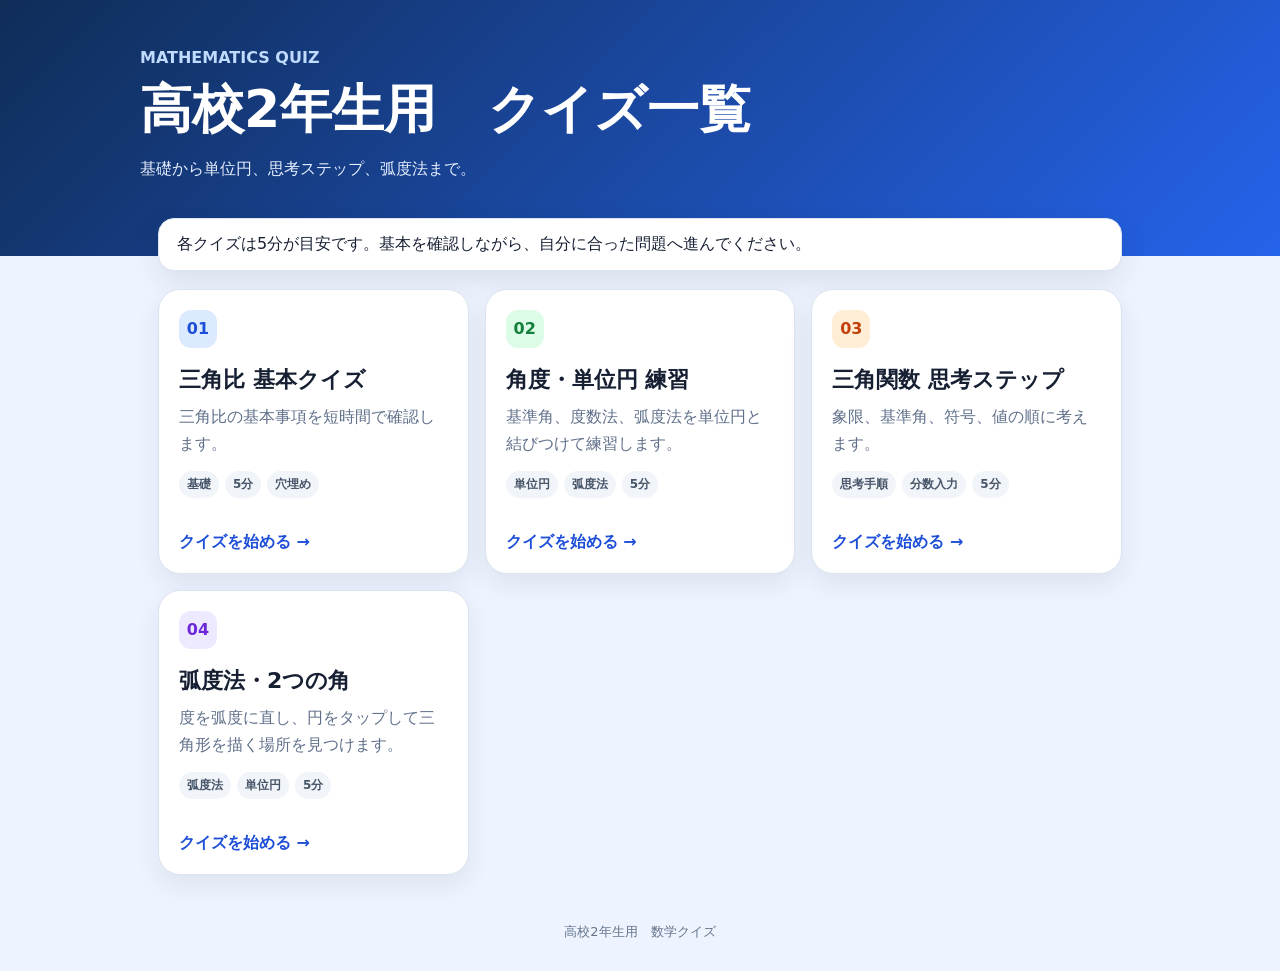
==== index.html @ aedbedb0 "プリント連動課題を隠してクイズ一覧に戻す" ====
<!doctype html>
<html lang="ja">
<head>
  <meta charset="utf-8">
  <meta name="viewport" content="width=device-width,initial-scale=1,viewport-fit=cover">
  <meta name="theme-color" content="#173b72">
  <title>高校2年生用　クイズ一覧</title>
  <link rel="stylesheet" href="index.css?v=12">
</head>
<body>
  <header class="hero">
    <div>
      <span class="eyebrow">MATHEMATICS QUIZ</span>
      <h1>高校2年生用　クイズ一覧</h1>
      <p>基礎から単位円、思考ステップ、弧度法まで。</p>
    </div>
  </header>
  <main>
    <p class="intro">各クイズは5分が目安です。基本を確認しながら、自分に合った問題へ進んでください。</p>
    <nav class="grid" aria-label="クイズ一覧">
      <a class="card" href="trig-basic-2026.html">
        <span class="num">01</span><h2>三角比 基本クイズ</h2><p>三角比の基本事項を短時間で確認します。</p>
        <div class="tags"><span class="tag">基礎</span><span class="tag">5分</span><span class="tag">穴埋め</span></div><span class="go">クイズを始める →</span>
      </a>
      <a class="card" href="angle-circle-practice-2026.html?v=6">
        <span class="num">02</span><h2>角度・単位円 練習</h2><p>基準角、度数法、弧度法を単位円と結びつけて練習します。</p>
        <div class="tags"><span class="tag">単位円</span><span class="tag">弧度法</span><span class="tag">5分</span></div><span class="go">クイズを始める →</span>
      </a>
      <a class="card" href="trig-function-values-2026.html?v=11">
        <span class="num">03</span><h2>三角関数 思考ステップ</h2><p>象限、基準角、符号、値の順に考えます。</p>
        <div class="tags"><span class="tag">思考手順</span><span class="tag">分数入力</span><span class="tag">5分</span></div><span class="go">クイズを始める →</span>
      </a>
      <a class="card" href="radian-angle-pairs-2026.html?v=5">
        <span class="num">04</span><h2>弧度法・2つの角</h2><p>度を弧度に直し、円をタップして三角形を描く場所を見つけます。</p>
        <div class="tags"><span class="tag">弧度法</span><span class="tag">単位円</span><span class="tag">5分</span></div><span class="go">クイズを始める →</span>
      </a>
    </nav>
  </main>
  <footer>高校2年生用　数学クイズ</footer>
</body>
</html>
---- index.css ----
*{box-sizing:border-box}body{margin:0;font-family:system-ui,-apple-system,"Segoe UI",sans-serif;color:#172033;background:#eef4ff}.hero{padding:48px 20px 72px;color:#fff;background:linear-gradient(135deg,#102d58,#2563eb)}.hero div,main{max-width:1000px;margin:auto}.eyebrow{font-weight:800;color:#bfdbfe}.hero h1{margin:8px 0 10px;font-size:clamp(30px,6vw,52px)}.hero p{margin:0;line-height:1.8;color:#e6efff}main{padding:0 18px 46px;margin-top:-38px}.intro{margin:0 0 18px;padding:15px 18px;border:1px solid #dbe4f0;border-radius:16px;background:#fff;box-shadow:0 10px 28px #0f172a18}.grid{display:grid;grid-template-columns:repeat(3,1fr);gap:16px}.card{position:relative;display:flex;flex-direction:column;min-height:285px;padding:20px;border:1px solid #dbe4f0;border-radius:22px;background:#fff;color:inherit;text-decoration:none;box-shadow:0 10px 26px #0f172a14;transition:.18s}.card:hover{transform:translateY(-4px);box-shadow:0 16px 34px #0f172a20}.num{width:38px;height:38px;display:grid;place-items:center;border-radius:12px;background:#dbeafe;color:#1d4ed8;font-weight:900}.card h2{margin:17px 0 8px;font-size:22px}.card p{margin:0;color:#60708a;line-height:1.7}.tags{display:flex;flex-wrap:wrap;gap:6px;margin-top:14px}.tag{padding:5px 8px;border-radius:999px;background:#f1f5f9;color:#475569;font-size:12px;font-weight:800}.go{margin-top:auto;padding-top:20px;color:#1d4ed8;font-weight:900}.card:nth-child(2) .num{background:#dcfce7;color:#15803d}.card:nth-child(3) .num{background:#ffedd5;color:#c2410c}.card:nth-child(4) .num{background:#ede9fe;color:#6d28d9}.card:nth-child(5) .num{background:#ccfbf1;color:#0f766e}.database-card{border-color:#bae6fd;background:linear-gradient(160deg,#fff,#f0fdfa)}footer{text-align:center;padding:2px 20px 30px;color:#64748b;font-size:13px}@media(max-width:760px){.hero{padding-top:36px}.grid{grid-template-columns:1fr}.card{min-height:0}.go{margin-top:18px}}
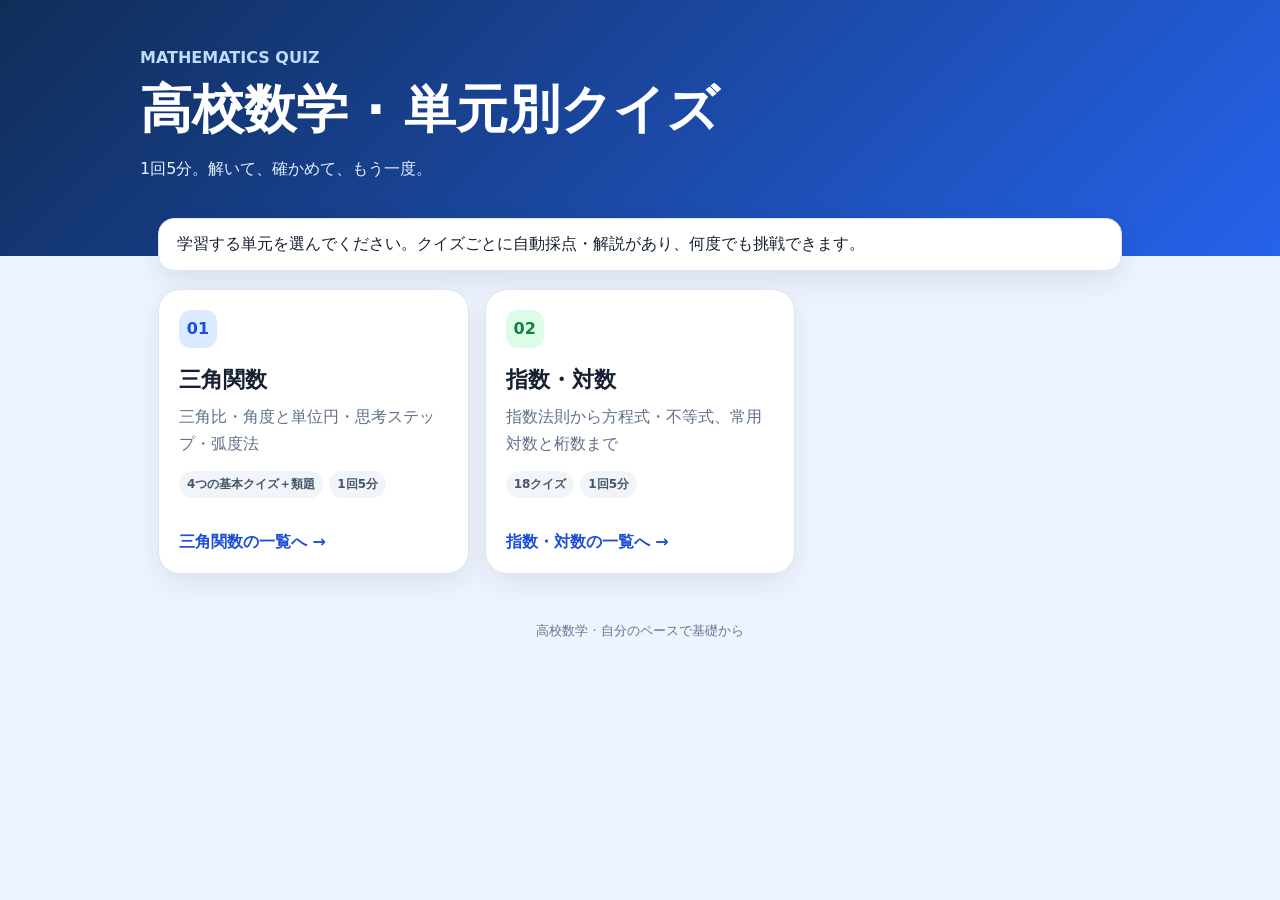
==== commit d7f9a09f: "Add 18 five-minute exponent and logarithm quizzes with separate subject pages" ====
--- a/index.html
+++ b/index.html
@@ -1,41 +1 @@
-<!doctype html>
-<html lang="ja">
-<head>
-  <meta charset="utf-8">
-  <meta name="viewport" content="width=device-width,initial-scale=1,viewport-fit=cover">
-  <meta name="theme-color" content="#173b72">
-  <title>高校2年生用　クイズ一覧</title>
-  <link rel="stylesheet" href="index.css?v=12">
-</head>
-<body>
-  <header class="hero">
-    <div>
-      <span class="eyebrow">MATHEMATICS QUIZ</span>
-      <h1>高校2年生用　クイズ一覧</h1>
-      <p>基礎から単位円、思考ステップ、弧度法まで。</p>
-    </div>
-  </header>
-  <main>
-    <p class="intro">各クイズは5分が目安です。基本を確認しながら、自分に合った問題へ進んでください。</p>
-    <nav class="grid" aria-label="クイズ一覧">
-      <a class="card" href="trig-basic-2026.html">
-        <span class="num">01</span><h2>三角比 基本クイズ</h2><p>三角比の基本事項を短時間で確認します。</p>
-        <div class="tags"><span class="tag">基礎</span><span class="tag">5分</span><span class="tag">穴埋め</span></div><span class="go">クイズを始める →</span>
-      </a>
-      <a class="card" href="angle-circle-practice-2026.html?v=6">
-        <span class="num">02</span><h2>角度・単位円 練習</h2><p>基準角、度数法、弧度法を単位円と結びつけて練習します。</p>
-        <div class="tags"><span class="tag">単位円</span><span class="tag">弧度法</span><span class="tag">5分</span></div><span class="go">クイズを始める →</span>
-      </a>
-      <a class="card" href="trig-function-values-2026.html?v=11">
-        <span class="num">03</span><h2>三角関数 思考ステップ</h2><p>象限、基準角、符号、値の順に考えます。</p>
-        <div class="tags"><span class="tag">思考手順</span><span class="tag">分数入力</span><span class="tag">5分</span></div><span class="go">クイズを始める →</span>
-      </a>
-      <a class="card" href="radian-angle-pairs-2026.html?v=5">
-        <span class="num">04</span><h2>弧度法・2つの角</h2><p>度を弧度に直し、円をタップして三角形を描く場所を見つけます。</p>
-        <div class="tags"><span class="tag">弧度法</span><span class="tag">単位円</span><span class="tag">5分</span></div><span class="go">クイズを始める →</span>
-      </a>
-    </nav>
-  </main>
-  <footer>高校2年生用　数学クイズ</footer>
-</body>
-</html>
+<!doctype html><html lang="ja"><head><meta charset="utf-8"><meta name="viewport" content="width=device-width,initial-scale=1"><title>高校数学 | 単元別クイズ</title><link rel="stylesheet" href="index.css?v=13"></head><body><header class="hero"><div><span class="eyebrow">MATHEMATICS QUIZ</span><h1>高校数学 · 単元別クイズ</h1><p>1回5分。解いて、確かめて、もう一度。</p></div></header><main><p class="intro">学習する単元を選んでください。クイズごとに自動採点・解説があり、何度でも挑戦できます。</p><nav class="grid" aria-label="単元一覧"><a class="card" href="quizzes.html"><span class="num">01</span><h2>三角関数</h2><p>三角比・角度と単位円・思考ステップ・弧度法</p><div class="tags"><span class="tag">4つの基本クイズ＋類題</span><span class="tag">1回5分</span></div><span class="go">三角関数の一覧へ →</span></a><a class="card" href="exponent-log/index.html"><span class="num">02</span><h2>指数・対数</h2><p>指数法則から方程式・不等式、常用対数と桁数まで</p><div class="tags"><span class="tag">18クイズ</span><span class="tag">1回5分</span></div><span class="go">指数・対数の一覧へ →</span></a></nav></main><footer>高校数学 · 自分のペースで基礎から</footer></body></html>
--- a/index.css
+++ b/index.css
@@ -1 +1 @@
-*{box-sizing:border-box}body{margin:0;font-family:system-ui,-apple-system,"Segoe UI",sans-serif;color:#172033;background:#eef4ff}.hero{padding:48px 20px 72px;color:#fff;background:linear-gradient(135deg,#102d58,#2563eb)}.hero div,main{max-width:1000px;margin:auto}.eyebrow{font-weight:800;color:#bfdbfe}.hero h1{margin:8px 0 10px;font-size:clamp(30px,6vw,52px)}.hero p{margin:0;line-height:1.8;color:#e6efff}main{padding:0 18px 46px;margin-top:-38px}.intro{margin:0 0 18px;padding:15px 18px;border:1px solid #dbe4f0;border-radius:16px;background:#fff;box-shadow:0 10px 28px #0f172a18}.grid{display:grid;grid-template-columns:repeat(3,1fr);gap:16px}.card{position:relative;display:flex;flex-direction:column;min-height:285px;padding:20px;border:1px solid #dbe4f0;border-radius:22px;background:#fff;color:inherit;text-decoration:none;box-shadow:0 10px 26px #0f172a14;transition:.18s}.card:hover{transform:translateY(-4px);box-shadow:0 16px 34px #0f172a20}.num{width:38px;height:38px;display:grid;place-items:center;border-radius:12px;background:#dbeafe;color:#1d4ed8;font-weight:900}.card h2{margin:17px 0 8px;font-size:22px}.card p{margin:0;color:#60708a;line-height:1.7}.tags{display:flex;flex-wrap:wrap;gap:6px;margin-top:14px}.tag{padding:5px 8px;border-radius:999px;background:#f1f5f9;color:#475569;font-size:12px;font-weight:800}.go{margin-top:auto;padding-top:20px;color:#1d4ed8;font-weight:900}.card:nth-child(2) .num{background:#dcfce7;color:#15803d}.card:nth-child(3) .num{background:#ffedd5;color:#c2410c}.card:nth-child(4) .num{background:#ede9fe;color:#6d28d9}.card:nth-child(5) .num{background:#ccfbf1;color:#0f766e}.database-card{border-color:#bae6fd;background:linear-gradient(160deg,#fff,#f0fdfa)}footer{text-align:center;padding:2px 20px 30px;color:#64748b;font-size:13px}@media(max-width:760px){.hero{padding-top:36px}.grid{grid-template-columns:1fr}.card{min-height:0}.go{margin-top:18px}}
+*{box-sizing:border-box}body{margin:0;font-family:system-ui,-apple-system,"Segoe UI",sans-serif;color:#172033;background:#eef4ff}.hero{padding:48px 20px 72px;color:#fff;background:linear-gradient(135deg,#102d58,#2563eb)}.hero div,main{max-width:1000px;margin:auto}.eyebrow{font-weight:800;color:#bfdbfe}.hero h1{margin:8px 0 10px;font-size:clamp(30px,6vw,52px)}.hero p{margin:0;line-height:1.8;color:#e6efff}main{padding:0 18px 46px;margin-top:-38px}.intro{margin:0 0 18px;padding:15px 18px;border:1px solid #dbe4f0;border-radius:16px;background:#fff;box-shadow:0 10px 28px #0f172a18}.grid{display:grid;grid-template-columns:repeat(3,1fr);gap:16px}.card{position:relative;display:flex;flex-direction:column;min-height:285px;padding:20px;border:1px solid #dbe4f0;border-radius:22px;background:#fff;color:inherit;text-decoration:none;box-shadow:0 10px 26px #0f172a14;transition:.18s}.card:hover{transform:translateY(-4px);box-shadow:0 16px 34px #0f172a20}.num{width:38px;height:38px;display:grid;place-items:center;border-radius:12px;background:#dbeafe;color:#1d4ed8;font-weight:900}.card h2{margin:17px 0 8px;font-size:22px}.card p{margin:0;color:#60708a;line-height:1.7}.tags{display:flex;flex-wrap:wrap;gap:6px;margin-top:14px}.tag{padding:5px 8px;border-radius:999px;background:#f1f5f9;color:#475569;font-size:12px;font-weight:800}.go{margin-top:auto;padding-top:20px;color:#1d4ed8;font-weight:900}.card:nth-child(2) .num{background:#dcfce7;color:#15803d}.card:nth-child(3) .num{background:#ffedd5;color:#c2410c}.card:nth-child(4) .num{background:#ede9fe;color:#6d28d9}.card:nth-child(5) .num{background:#ccfbf1;color:#0f766e}.database-card{border-color:#bae6fd;background:linear-gradient(160deg,#fff,#f0fdfa)}.generated-section{margin-top:42px;padding-top:32px;border-top:1px solid #cbd5e1}.section-heading{margin-bottom:18px}.eyebrow.dark{color:#1d4ed8;font-size:13px;letter-spacing:.08em}.section-heading h2{margin:6px 0;font-size:clamp(25px,4vw,34px)}.section-heading p{margin:0;color:#60708a}.generated-card{border-color:#a7f3d0;background:linear-gradient(160deg,#fff,#f0fdfa)}.generated-card .num{background:#ccfbf1;color:#0f766e}.generated-error{margin-top:22px;padding:14px 16px;border:1px solid #fecdd3;border-radius:14px;background:#fff1f2;color:#9f1239}footer{text-align:center;padding:2px 20px 30px;color:#64748b;font-size:13px}@media(max-width:760px){.hero{padding-top:36px}.grid{grid-template-columns:1fr}.card{min-height:0}.go{margin-top:18px}}
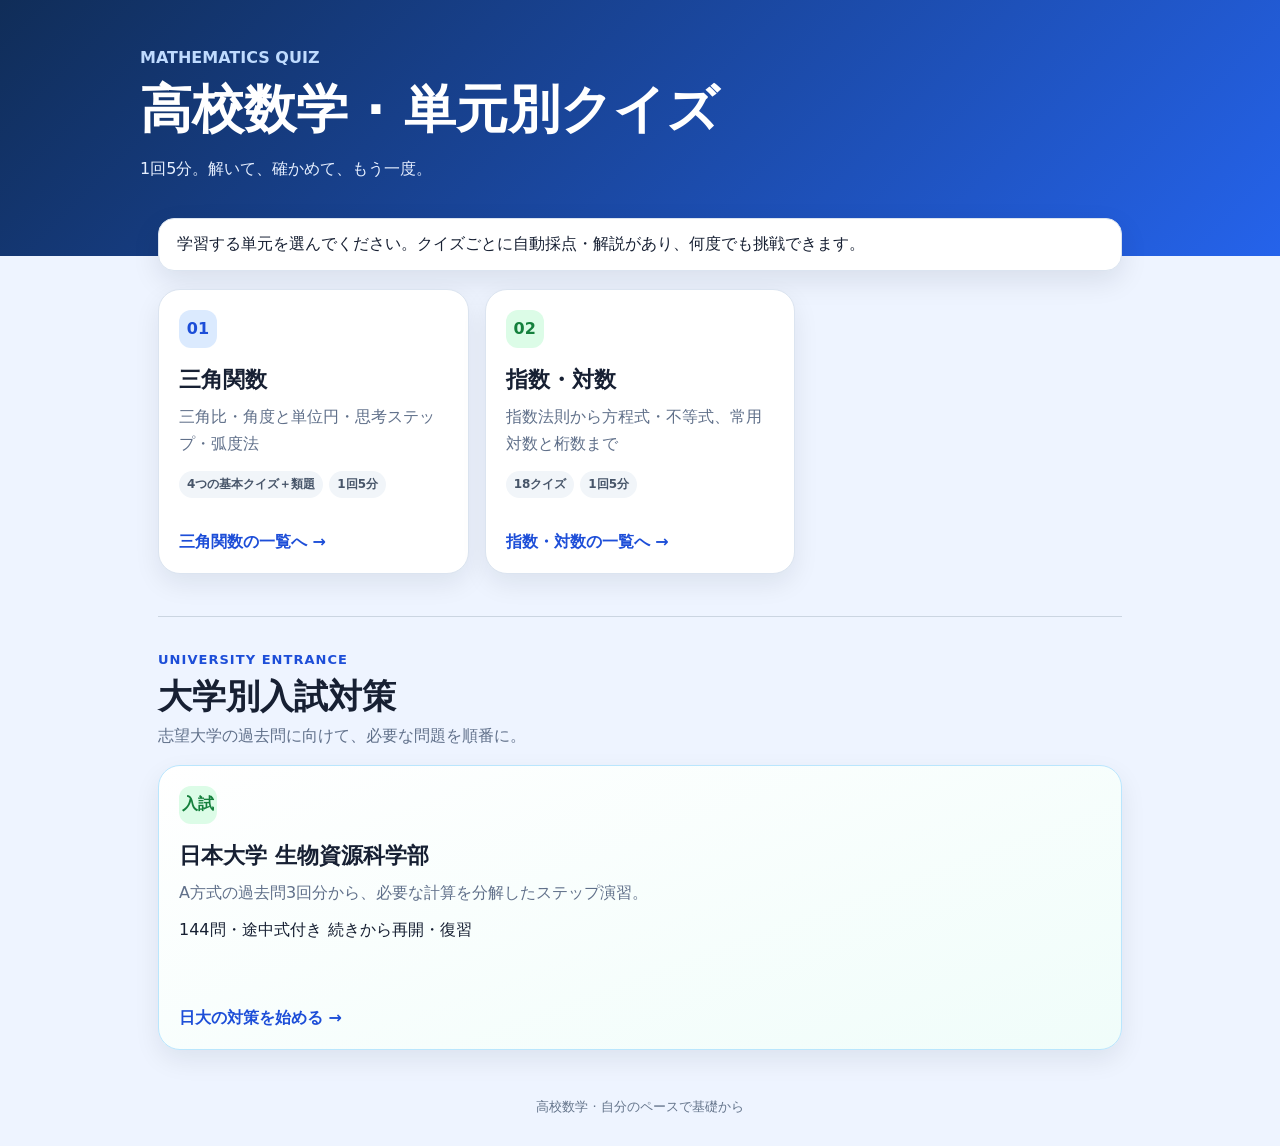
==== commit c5375cc5: "Link university entrance preparation from existing mathematics portal" ====
--- a/index.html
+++ b/index.html
@@ -1 +1 @@
-<!doctype html><html lang="ja"><head><meta charset="utf-8"><meta name="viewport" content="width=device-width,initial-scale=1"><title>高校数学 | 単元別クイズ</title><link rel="stylesheet" href="index.css?v=13"></head><body><header class="hero"><div><span class="eyebrow">MATHEMATICS QUIZ</span><h1>高校数学 · 単元別クイズ</h1><p>1回5分。解いて、確かめて、もう一度。</p></div></header><main><p class="intro">学習する単元を選んでください。クイズごとに自動採点・解説があり、何度でも挑戦できます。</p><nav class="grid" aria-label="単元一覧"><a class="card" href="quizzes.html"><span class="num">01</span><h2>三角関数</h2><p>三角比・角度と単位円・思考ステップ・弧度法</p><div class="tags"><span class="tag">4つの基本クイズ＋類題</span><span class="tag">1回5分</span></div><span class="go">三角関数の一覧へ →</span></a><a class="card" href="exponent-log/index.html"><span class="num">02</span><h2>指数・対数</h2><p>指数法則から方程式・不等式、常用対数と桁数まで</p><div class="tags"><span class="tag">18クイズ</span><span class="tag">1回5分</span></div><span class="go">指数・対数の一覧へ →</span></a></nav></main><footer>高校数学 · 自分のペースで基礎から</footer></body></html>+<!doctype html><html lang="ja"><head><meta charset="utf-8"><meta name="viewport" content="width=device-width,initial-scale=1"><title>高校数学 | 単元別クイズ</title><link rel="stylesheet" href="index.css?v=13"></head><body><header class="hero"><div><span class="eyebrow">MATHEMATICS QUIZ</span><h1>高校数学 · 単元別クイズ</h1><p>1回5分。解いて、確かめて、もう一度。</p></div></header><main><p class="intro">学習する単元を選んでください。クイズごとに自動採点・解説があり、何度でも挑戦できます。</p><nav class="grid" aria-label="単元一覧"><a class="card" href="quizzes.html"><span class="num">01</span><h2>三角関数</h2><p>三角比・角度と単位円・思考ステップ・弧度法</p><div class="tags"><span class="tag">4つの基本クイズ＋類題</span><span class="tag">1回5分</span></div><span class="go">三角関数の一覧へ →</span></a><a class="card" href="exponent-log/index.html"><span class="num">02</span><h2>指数・対数</h2><p>指数法則から方程式・不等式、常用対数と桁数まで</p><div class="tags"><span class="tag">18クイズ</span><span class="tag">1回5分</span></div><span class="go">指数・対数の一覧へ →</span></a></nav><section class="generated-section"><div class="section-heading"><span class="eyebrow dark">UNIVERSITY ENTRANCE</span><h2>大学別入試対策</h2><p>志望大学の過去問に向けて、必要な問題を順番に。</p></div><a class="card database-card" href="entrance/index.html"><span class="num">入試</span><h2>日本大学 生物資源科学部</h2><p>A方式の過去問3回分から、必要な計算を分解したステップ演習。</p><div class="tags"><span>144問・途中式付き</span><span>続きから再開・復習</span></div><span class="go">日大の対策を始める →</span></a></section></main><footer>高校数学 · 自分のペースで基礎から</footer></body></html>
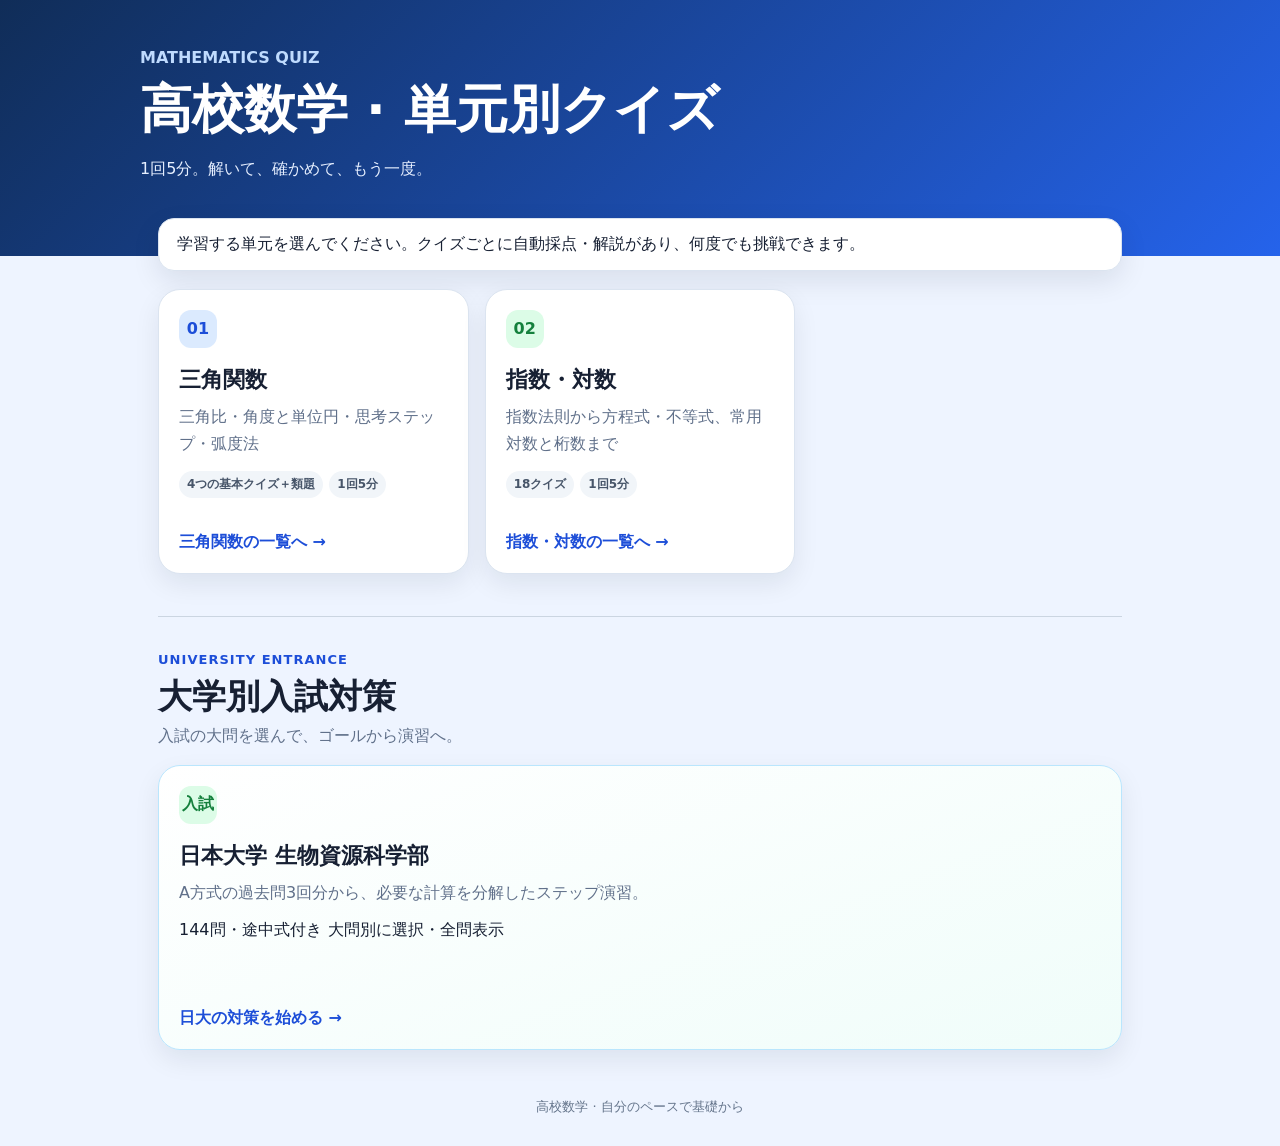
==== commit 32aa0873: "Show exam-question goals and all related exercises together" ====
--- a/index.html
+++ b/index.html
@@ -1 +1 @@
-<!doctype html><html lang="ja"><head><meta charset="utf-8"><meta name="viewport" content="width=device-width,initial-scale=1"><title>高校数学 | 単元別クイズ</title><link rel="stylesheet" href="index.css?v=13"></head><body><header class="hero"><div><span class="eyebrow">MATHEMATICS QUIZ</span><h1>高校数学 · 単元別クイズ</h1><p>1回5分。解いて、確かめて、もう一度。</p></div></header><main><p class="intro">学習する単元を選んでください。クイズごとに自動採点・解説があり、何度でも挑戦できます。</p><nav class="grid" aria-label="単元一覧"><a class="card" href="quizzes.html"><span class="num">01</span><h2>三角関数</h2><p>三角比・角度と単位円・思考ステップ・弧度法</p><div class="tags"><span class="tag">4つの基本クイズ＋類題</span><span class="tag">1回5分</span></div><span class="go">三角関数の一覧へ →</span></a><a class="card" href="exponent-log/index.html"><span class="num">02</span><h2>指数・対数</h2><p>指数法則から方程式・不等式、常用対数と桁数まで</p><div class="tags"><span class="tag">18クイズ</span><span class="tag">1回5分</span></div><span class="go">指数・対数の一覧へ →</span></a></nav><section class="generated-section"><div class="section-heading"><span class="eyebrow dark">UNIVERSITY ENTRANCE</span><h2>大学別入試対策</h2><p>志望大学の過去問に向けて、必要な問題を順番に。</p></div><a class="card database-card" href="entrance/index.html"><span class="num">入試</span><h2>日本大学 生物資源科学部</h2><p>A方式の過去問3回分から、必要な計算を分解したステップ演習。</p><div class="tags"><span>144問・途中式付き</span><span>続きから再開・復習</span></div><span class="go">日大の対策を始める →</span></a></section></main><footer>高校数学 · 自分のペースで基礎から</footer></body></html>+<!doctype html><html lang="ja"><head><meta charset="utf-8"><meta name="viewport" content="width=device-width,initial-scale=1"><title>高校数学 | 単元別クイズ</title><link rel="stylesheet" href="index.css?v=13"></head><body><header class="hero"><div><span class="eyebrow">MATHEMATICS QUIZ</span><h1>高校数学 · 単元別クイズ</h1><p>1回5分。解いて、確かめて、もう一度。</p></div></header><main><p class="intro">学習する単元を選んでください。クイズごとに自動採点・解説があり、何度でも挑戦できます。</p><nav class="grid" aria-label="単元一覧"><a class="card" href="quizzes.html"><span class="num">01</span><h2>三角関数</h2><p>三角比・角度と単位円・思考ステップ・弧度法</p><div class="tags"><span class="tag">4つの基本クイズ＋類題</span><span class="tag">1回5分</span></div><span class="go">三角関数の一覧へ →</span></a><a class="card" href="exponent-log/index.html"><span class="num">02</span><h2>指数・対数</h2><p>指数法則から方程式・不等式、常用対数と桁数まで</p><div class="tags"><span class="tag">18クイズ</span><span class="tag">1回5分</span></div><span class="go">指数・対数の一覧へ →</span></a></nav><section class="generated-section"><div class="section-heading"><span class="eyebrow dark">UNIVERSITY ENTRANCE</span><h2>大学別入試対策</h2><p>入試の大問を選んで、ゴールから演習へ。</p></div><a class="card database-card" href="entrance/index.html"><span class="num">入試</span><h2>日本大学 生物資源科学部</h2><p>A方式の過去問3回分から、必要な計算を分解したステップ演習。</p><div class="tags"><span>144問・途中式付き</span><span>大問別に選択・全問表示</span></div><span class="go">日大の対策を始める →</span></a></section></main><footer>高校数学 · 自分のペースで基礎から</footer></body></html>
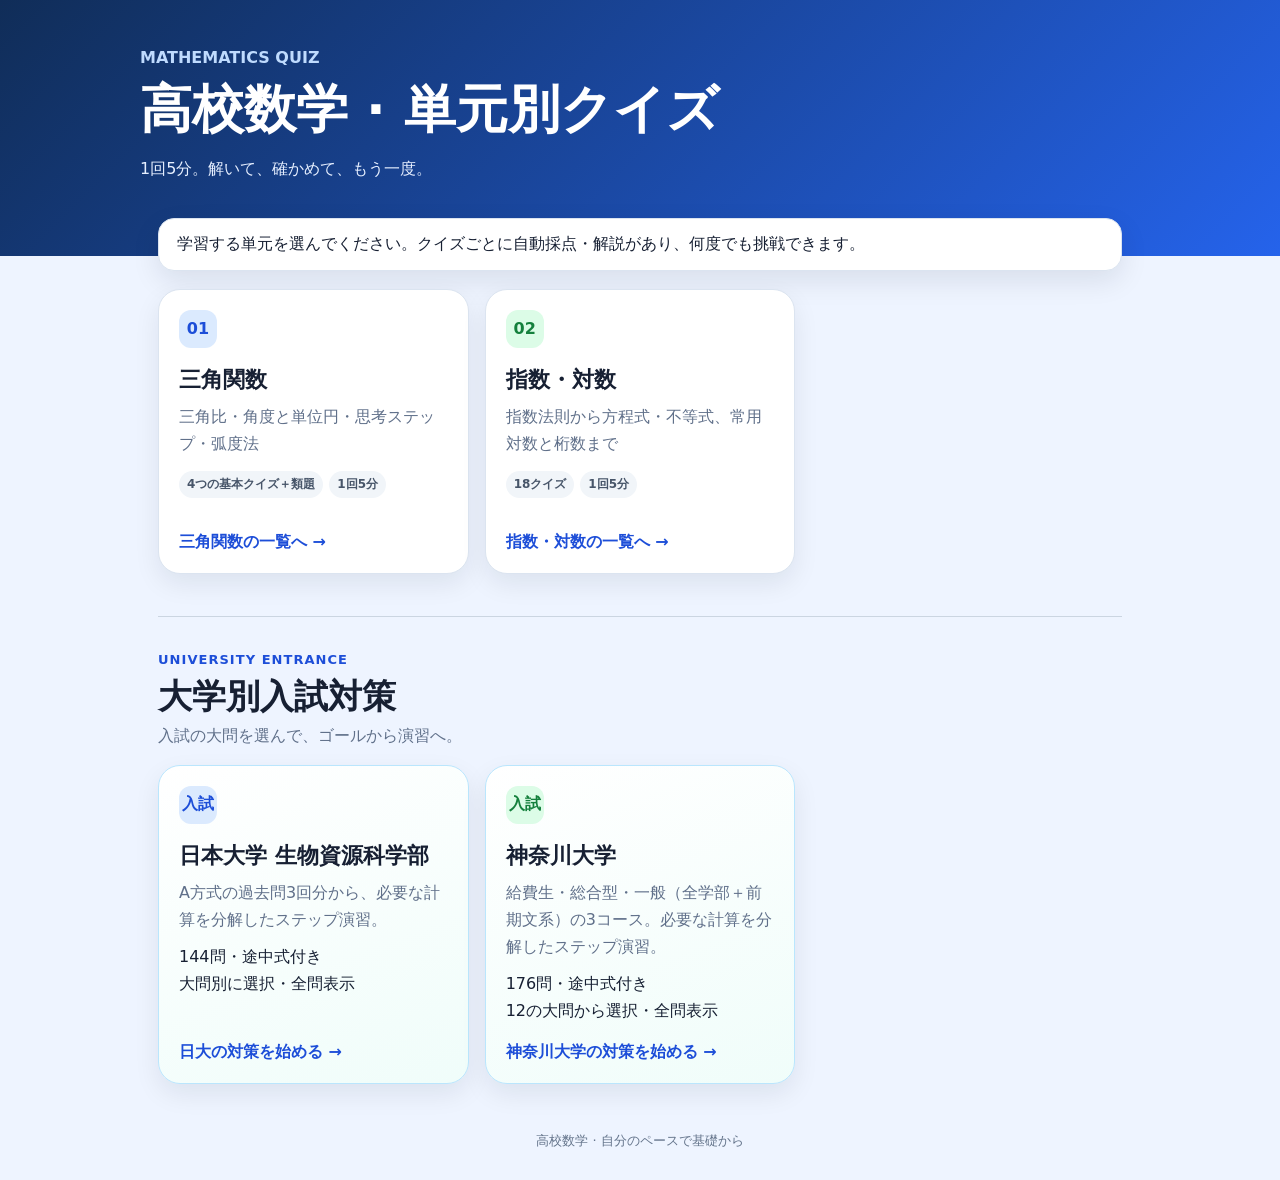
==== commit 5ecd4c2a: "Add Kanagawa University entrance practice to mathematics homepage" ====
--- a/index.html
+++ b/index.html
@@ -1 +1 @@
-<!doctype html><html lang="ja"><head><meta charset="utf-8"><meta name="viewport" content="width=device-width,initial-scale=1"><title>高校数学 | 単元別クイズ</title><link rel="stylesheet" href="index.css?v=13"></head><body><header class="hero"><div><span class="eyebrow">MATHEMATICS QUIZ</span><h1>高校数学 · 単元別クイズ</h1><p>1回5分。解いて、確かめて、もう一度。</p></div></header><main><p class="intro">学習する単元を選んでください。クイズごとに自動採点・解説があり、何度でも挑戦できます。</p><nav class="grid" aria-label="単元一覧"><a class="card" href="quizzes.html"><span class="num">01</span><h2>三角関数</h2><p>三角比・角度と単位円・思考ステップ・弧度法</p><div class="tags"><span class="tag">4つの基本クイズ＋類題</span><span class="tag">1回5分</span></div><span class="go">三角関数の一覧へ →</span></a><a class="card" href="exponent-log/index.html"><span class="num">02</span><h2>指数・対数</h2><p>指数法則から方程式・不等式、常用対数と桁数まで</p><div class="tags"><span class="tag">18クイズ</span><span class="tag">1回5分</span></div><span class="go">指数・対数の一覧へ →</span></a></nav><section class="generated-section"><div class="section-heading"><span class="eyebrow dark">UNIVERSITY ENTRANCE</span><h2>大学別入試対策</h2><p>入試の大問を選んで、ゴールから演習へ。</p></div><a class="card database-card" href="entrance/index.html"><span class="num">入試</span><h2>日本大学 生物資源科学部</h2><p>A方式の過去問3回分から、必要な計算を分解したステップ演習。</p><div class="tags"><span>144問・途中式付き</span><span>大問別に選択・全問表示</span></div><span class="go">日大の対策を始める →</span></a></section></main><footer>高校数学 · 自分のペースで基礎から</footer></body></html>+<!doctype html><html lang="ja"><head><meta charset="utf-8"><meta name="viewport" content="width=device-width,initial-scale=1"><title>高校数学 | 単元別クイズ</title><link rel="stylesheet" href="index.css?v=13"></head><body><header class="hero"><div><span class="eyebrow">MATHEMATICS QUIZ</span><h1>高校数学 · 単元別クイズ</h1><p>1回5分。解いて、確かめて、もう一度。</p></div></header><main><p class="intro">学習する単元を選んでください。クイズごとに自動採点・解説があり、何度でも挑戦できます。</p><nav class="grid" aria-label="単元一覧"><a class="card" href="quizzes.html"><span class="num">01</span><h2>三角関数</h2><p>三角比・角度と単位円・思考ステップ・弧度法</p><div class="tags"><span class="tag">4つの基本クイズ＋類題</span><span class="tag">1回5分</span></div><span class="go">三角関数の一覧へ →</span></a><a class="card" href="exponent-log/index.html"><span class="num">02</span><h2>指数・対数</h2><p>指数法則から方程式・不等式、常用対数と桁数まで</p><div class="tags"><span class="tag">18クイズ</span><span class="tag">1回5分</span></div><span class="go">指数・対数の一覧へ →</span></a></nav><section class="generated-section"><div class="section-heading"><span class="eyebrow dark">UNIVERSITY ENTRANCE</span><h2>大学別入試対策</h2><p>入試の大問を選んで、ゴールから演習へ。</p></div><div class="grid"><a class="card database-card" href="entrance/index.html"><span class="num">入試</span><h2>日本大学 生物資源科学部</h2><p>A方式の過去問3回分から、必要な計算を分解したステップ演習。</p><div class="tags"><span>144問・途中式付き</span><span>大問別に選択・全問表示</span></div><span class="go">日大の対策を始める →</span></a><a class="card database-card" href="entrance/kanagawa.html"><span class="num">入試</span><h2>神奈川大学</h2><p>給費生・総合型・一般（全学部＋前期文系）の3コース。必要な計算を分解したステップ演習。</p><div class="tags"><span>176問・途中式付き</span><span>12の大問から選択・全問表示</span></div><span class="go">神奈川大学の対策を始める →</span></a></div></section></main><footer>高校数学 · 自分のペースで基礎から</footer></body></html>
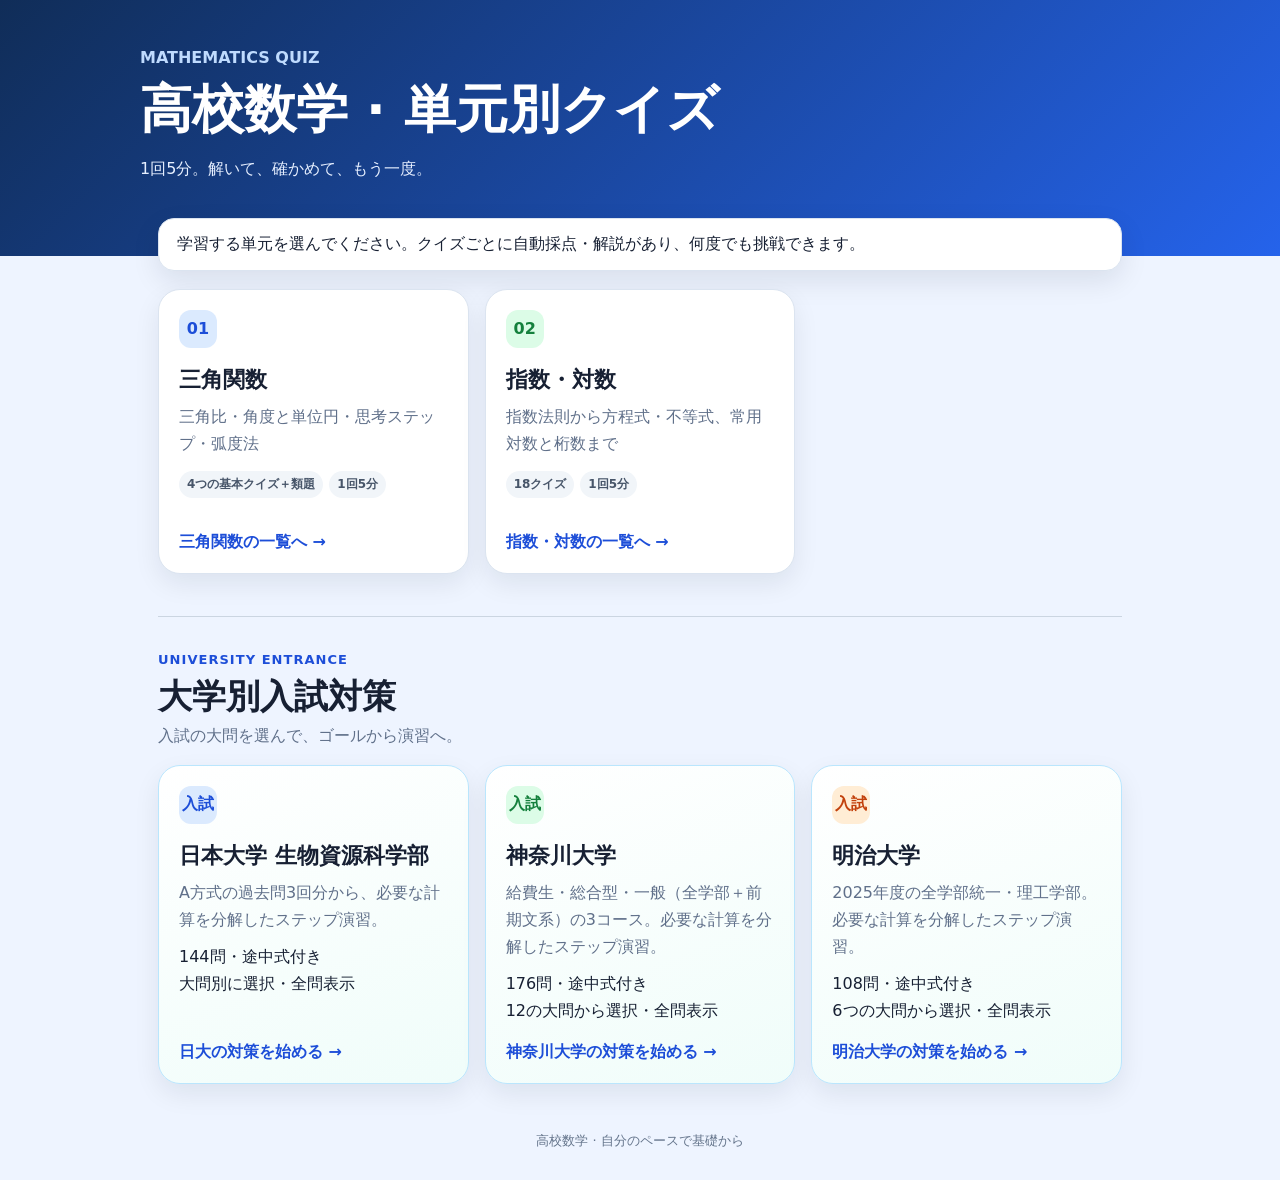
==== commit 35d43dd6: "Add Meiji University practice to mathematics course homepage" ====
--- a/index.html
+++ b/index.html
@@ -1 +1 @@
-<!doctype html><html lang="ja"><head><meta charset="utf-8"><meta name="viewport" content="width=device-width,initial-scale=1"><title>高校数学 | 単元別クイズ</title><link rel="stylesheet" href="index.css?v=13"></head><body><header class="hero"><div><span class="eyebrow">MATHEMATICS QUIZ</span><h1>高校数学 · 単元別クイズ</h1><p>1回5分。解いて、確かめて、もう一度。</p></div></header><main><p class="intro">学習する単元を選んでください。クイズごとに自動採点・解説があり、何度でも挑戦できます。</p><nav class="grid" aria-label="単元一覧"><a class="card" href="quizzes.html"><span class="num">01</span><h2>三角関数</h2><p>三角比・角度と単位円・思考ステップ・弧度法</p><div class="tags"><span class="tag">4つの基本クイズ＋類題</span><span class="tag">1回5分</span></div><span class="go">三角関数の一覧へ →</span></a><a class="card" href="exponent-log/index.html"><span class="num">02</span><h2>指数・対数</h2><p>指数法則から方程式・不等式、常用対数と桁数まで</p><div class="tags"><span class="tag">18クイズ</span><span class="tag">1回5分</span></div><span class="go">指数・対数の一覧へ →</span></a></nav><section class="generated-section"><div class="section-heading"><span class="eyebrow dark">UNIVERSITY ENTRANCE</span><h2>大学別入試対策</h2><p>入試の大問を選んで、ゴールから演習へ。</p></div><div class="grid"><a class="card database-card" href="entrance/index.html"><span class="num">入試</span><h2>日本大学 生物資源科学部</h2><p>A方式の過去問3回分から、必要な計算を分解したステップ演習。</p><div class="tags"><span>144問・途中式付き</span><span>大問別に選択・全問表示</span></div><span class="go">日大の対策を始める →</span></a><a class="card database-card" href="entrance/kanagawa.html"><span class="num">入試</span><h2>神奈川大学</h2><p>給費生・総合型・一般（全学部＋前期文系）の3コース。必要な計算を分解したステップ演習。</p><div class="tags"><span>176問・途中式付き</span><span>12の大問から選択・全問表示</span></div><span class="go">神奈川大学の対策を始める →</span></a></div></section></main><footer>高校数学 · 自分のペースで基礎から</footer></body></html>+<!doctype html><html lang="ja"><head><meta charset="utf-8"><meta name="viewport" content="width=device-width,initial-scale=1"><title>高校数学 | 単元別クイズ</title><link rel="stylesheet" href="index.css?v=13"></head><body><header class="hero"><div><span class="eyebrow">MATHEMATICS QUIZ</span><h1>高校数学 · 単元別クイズ</h1><p>1回5分。解いて、確かめて、もう一度。</p></div></header><main><p class="intro">学習する単元を選んでください。クイズごとに自動採点・解説があり、何度でも挑戦できます。</p><nav class="grid" aria-label="単元一覧"><a class="card" href="quizzes.html"><span class="num">01</span><h2>三角関数</h2><p>三角比・角度と単位円・思考ステップ・弧度法</p><div class="tags"><span class="tag">4つの基本クイズ＋類題</span><span class="tag">1回5分</span></div><span class="go">三角関数の一覧へ →</span></a><a class="card" href="exponent-log/index.html"><span class="num">02</span><h2>指数・対数</h2><p>指数法則から方程式・不等式、常用対数と桁数まで</p><div class="tags"><span class="tag">18クイズ</span><span class="tag">1回5分</span></div><span class="go">指数・対数の一覧へ →</span></a></nav><section class="generated-section"><div class="section-heading"><span class="eyebrow dark">UNIVERSITY ENTRANCE</span><h2>大学別入試対策</h2><p>入試の大問を選んで、ゴールから演習へ。</p></div><div class="grid"><a class="card database-card" href="entrance/index.html"><span class="num">入試</span><h2>日本大学 生物資源科学部</h2><p>A方式の過去問3回分から、必要な計算を分解したステップ演習。</p><div class="tags"><span>144問・途中式付き</span><span>大問別に選択・全問表示</span></div><span class="go">日大の対策を始める →</span></a><a class="card database-card" href="entrance/kanagawa.html"><span class="num">入試</span><h2>神奈川大学</h2><p>給費生・総合型・一般（全学部＋前期文系）の3コース。必要な計算を分解したステップ演習。</p><div class="tags"><span>176問・途中式付き</span><span>12の大問から選択・全問表示</span></div><span class="go">神奈川大学の対策を始める →</span></a><a class="card database-card" href="entrance/meiji.html"><span class="num">入試</span><h2>明治大学</h2><p>2025年度の全学部統一・理工学部。必要な計算を分解したステップ演習。</p><div class="tags"><span>108問・途中式付き</span><span>6つの大問から選択・全問表示</span></div><span class="go">明治大学の対策を始める →</span></a></div></section></main><footer>高校数学 · 自分のペースで基礎から</footer></body></html>
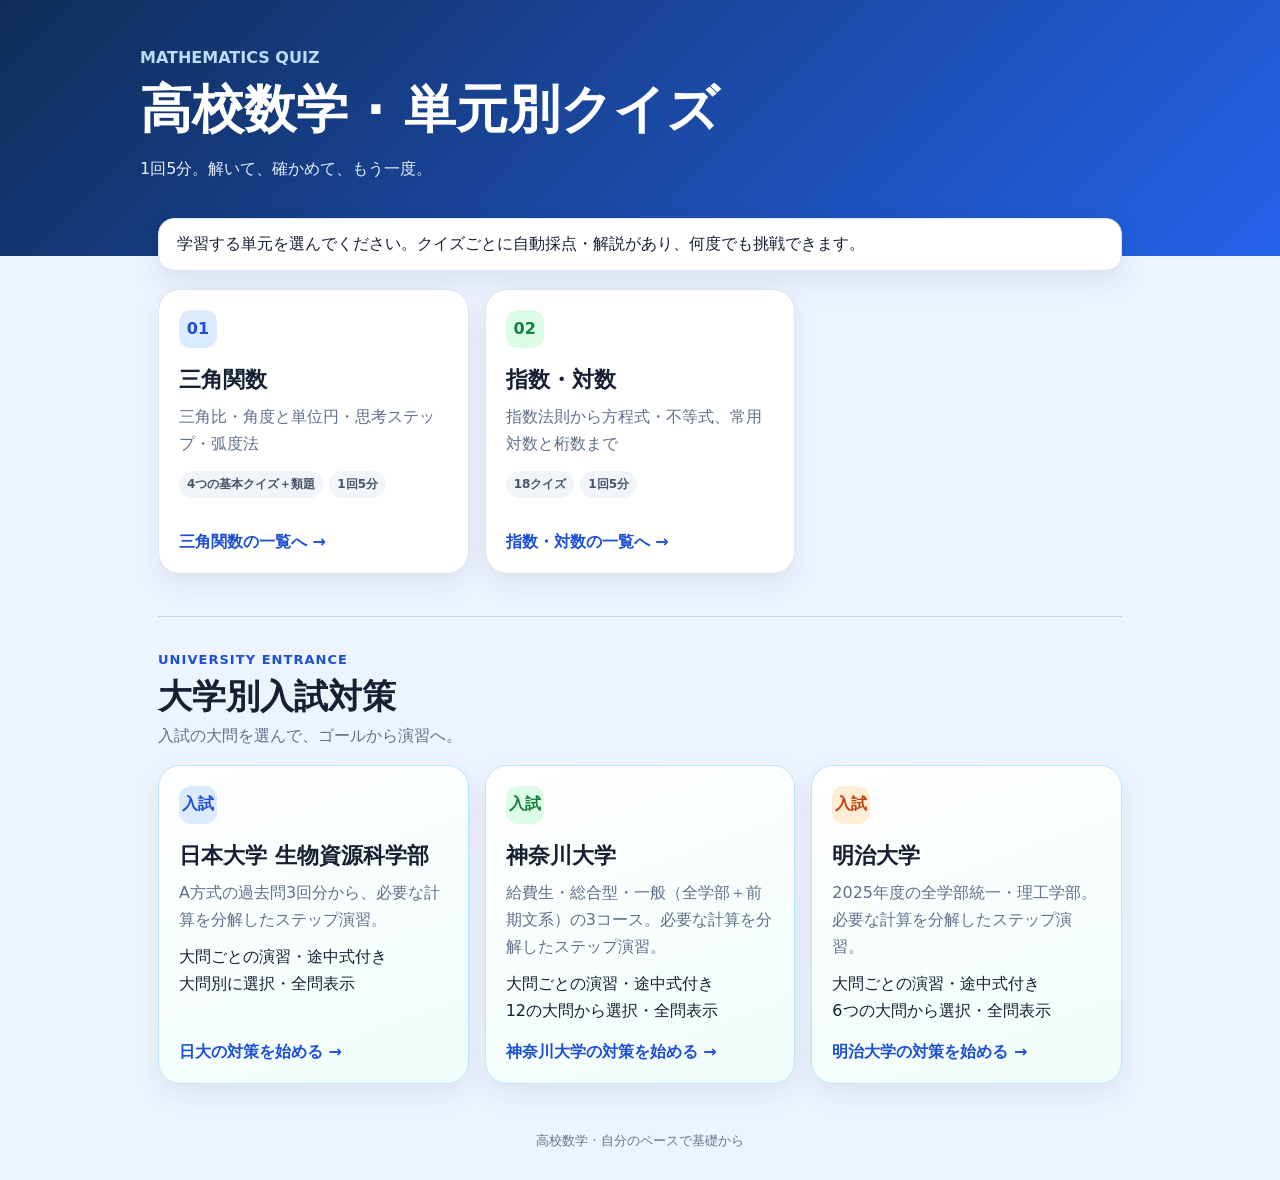
==== commit 089b99b2: "Use independent exam question practice and records: index.html" ====
--- a/index.html
+++ b/index.html
@@ -1 +1 @@
-<!doctype html><html lang="ja"><head><meta charset="utf-8"><meta name="viewport" content="width=device-width,initial-scale=1"><title>高校数学 | 単元別クイズ</title><link rel="stylesheet" href="index.css?v=13"></head><body><header class="hero"><div><span class="eyebrow">MATHEMATICS QUIZ</span><h1>高校数学 · 単元別クイズ</h1><p>1回5分。解いて、確かめて、もう一度。</p></div></header><main><p class="intro">学習する単元を選んでください。クイズごとに自動採点・解説があり、何度でも挑戦できます。</p><nav class="grid" aria-label="単元一覧"><a class="card" href="quizzes.html"><span class="num">01</span><h2>三角関数</h2><p>三角比・角度と単位円・思考ステップ・弧度法</p><div class="tags"><span class="tag">4つの基本クイズ＋類題</span><span class="tag">1回5分</span></div><span class="go">三角関数の一覧へ →</span></a><a class="card" href="exponent-log/index.html"><span class="num">02</span><h2>指数・対数</h2><p>指数法則から方程式・不等式、常用対数と桁数まで</p><div class="tags"><span class="tag">18クイズ</span><span class="tag">1回5分</span></div><span class="go">指数・対数の一覧へ →</span></a></nav><section class="generated-section"><div class="section-heading"><span class="eyebrow dark">UNIVERSITY ENTRANCE</span><h2>大学別入試対策</h2><p>入試の大問を選んで、ゴールから演習へ。</p></div><div class="grid"><a class="card database-card" href="entrance/index.html"><span class="num">入試</span><h2>日本大学 生物資源科学部</h2><p>A方式の過去問3回分から、必要な計算を分解したステップ演習。</p><div class="tags"><span>144問・途中式付き</span><span>大問別に選択・全問表示</span></div><span class="go">日大の対策を始める →</span></a><a class="card database-card" href="entrance/kanagawa.html"><span class="num">入試</span><h2>神奈川大学</h2><p>給費生・総合型・一般（全学部＋前期文系）の3コース。必要な計算を分解したステップ演習。</p><div class="tags"><span>176問・途中式付き</span><span>12の大問から選択・全問表示</span></div><span class="go">神奈川大学の対策を始める →</span></a><a class="card database-card" href="entrance/meiji.html"><span class="num">入試</span><h2>明治大学</h2><p>2025年度の全学部統一・理工学部。必要な計算を分解したステップ演習。</p><div class="tags"><span>108問・途中式付き</span><span>6つの大問から選択・全問表示</span></div><span class="go">明治大学の対策を始める →</span></a></div></section></main><footer>高校数学 · 自分のペースで基礎から</footer></body></html>
+<!doctype html><html lang="ja"><head><meta charset="utf-8"><meta name="viewport" content="width=device-width,initial-scale=1"><title>高校数学 | 単元別クイズ</title><link rel="stylesheet" href="index.css?v=13"></head><body><header class="hero"><div><span class="eyebrow">MATHEMATICS QUIZ</span><h1>高校数学 · 単元別クイズ</h1><p>1回5分。解いて、確かめて、もう一度。</p></div></header><main><p class="intro">学習する単元を選んでください。クイズごとに自動採点・解説があり、何度でも挑戦できます。</p><nav class="grid" aria-label="単元一覧"><a class="card" href="quizzes.html"><span class="num">01</span><h2>三角関数</h2><p>三角比・角度と単位円・思考ステップ・弧度法</p><div class="tags"><span class="tag">4つの基本クイズ＋類題</span><span class="tag">1回5分</span></div><span class="go">三角関数の一覧へ →</span></a><a class="card" href="exponent-log/index.html"><span class="num">02</span><h2>指数・対数</h2><p>指数法則から方程式・不等式、常用対数と桁数まで</p><div class="tags"><span class="tag">18クイズ</span><span class="tag">1回5分</span></div><span class="go">指数・対数の一覧へ →</span></a></nav><section class="generated-section"><div class="section-heading"><span class="eyebrow dark">UNIVERSITY ENTRANCE</span><h2>大学別入試対策</h2><p>入試の大問を選んで、ゴールから演習へ。</p></div><div class="grid"><a class="card database-card" href="entrance/index.html"><span class="num">入試</span><h2>日本大学 生物資源科学部</h2><p>A方式の過去問3回分から、必要な計算を分解したステップ演習。</p><div class="tags"><span>大問ごとの演習・途中式付き</span><span>大問別に選択・全問表示</span></div><span class="go">日大の対策を始める →</span></a><a class="card database-card" href="entrance/kanagawa.html"><span class="num">入試</span><h2>神奈川大学</h2><p>給費生・総合型・一般（全学部＋前期文系）の3コース。必要な計算を分解したステップ演習。</p><div class="tags"><span>大問ごとの演習・途中式付き</span><span>12の大問から選択・全問表示</span></div><span class="go">神奈川大学の対策を始める →</span></a><a class="card database-card" href="entrance/meiji.html"><span class="num">入試</span><h2>明治大学</h2><p>2025年度の全学部統一・理工学部。必要な計算を分解したステップ演習。</p><div class="tags"><span>大問ごとの演習・途中式付き</span><span>6つの大問から選択・全問表示</span></div><span class="go">明治大学の対策を始める →</span></a></div></section></main><footer>高校数学 · 自分のペースで基礎から</footer></body></html>
